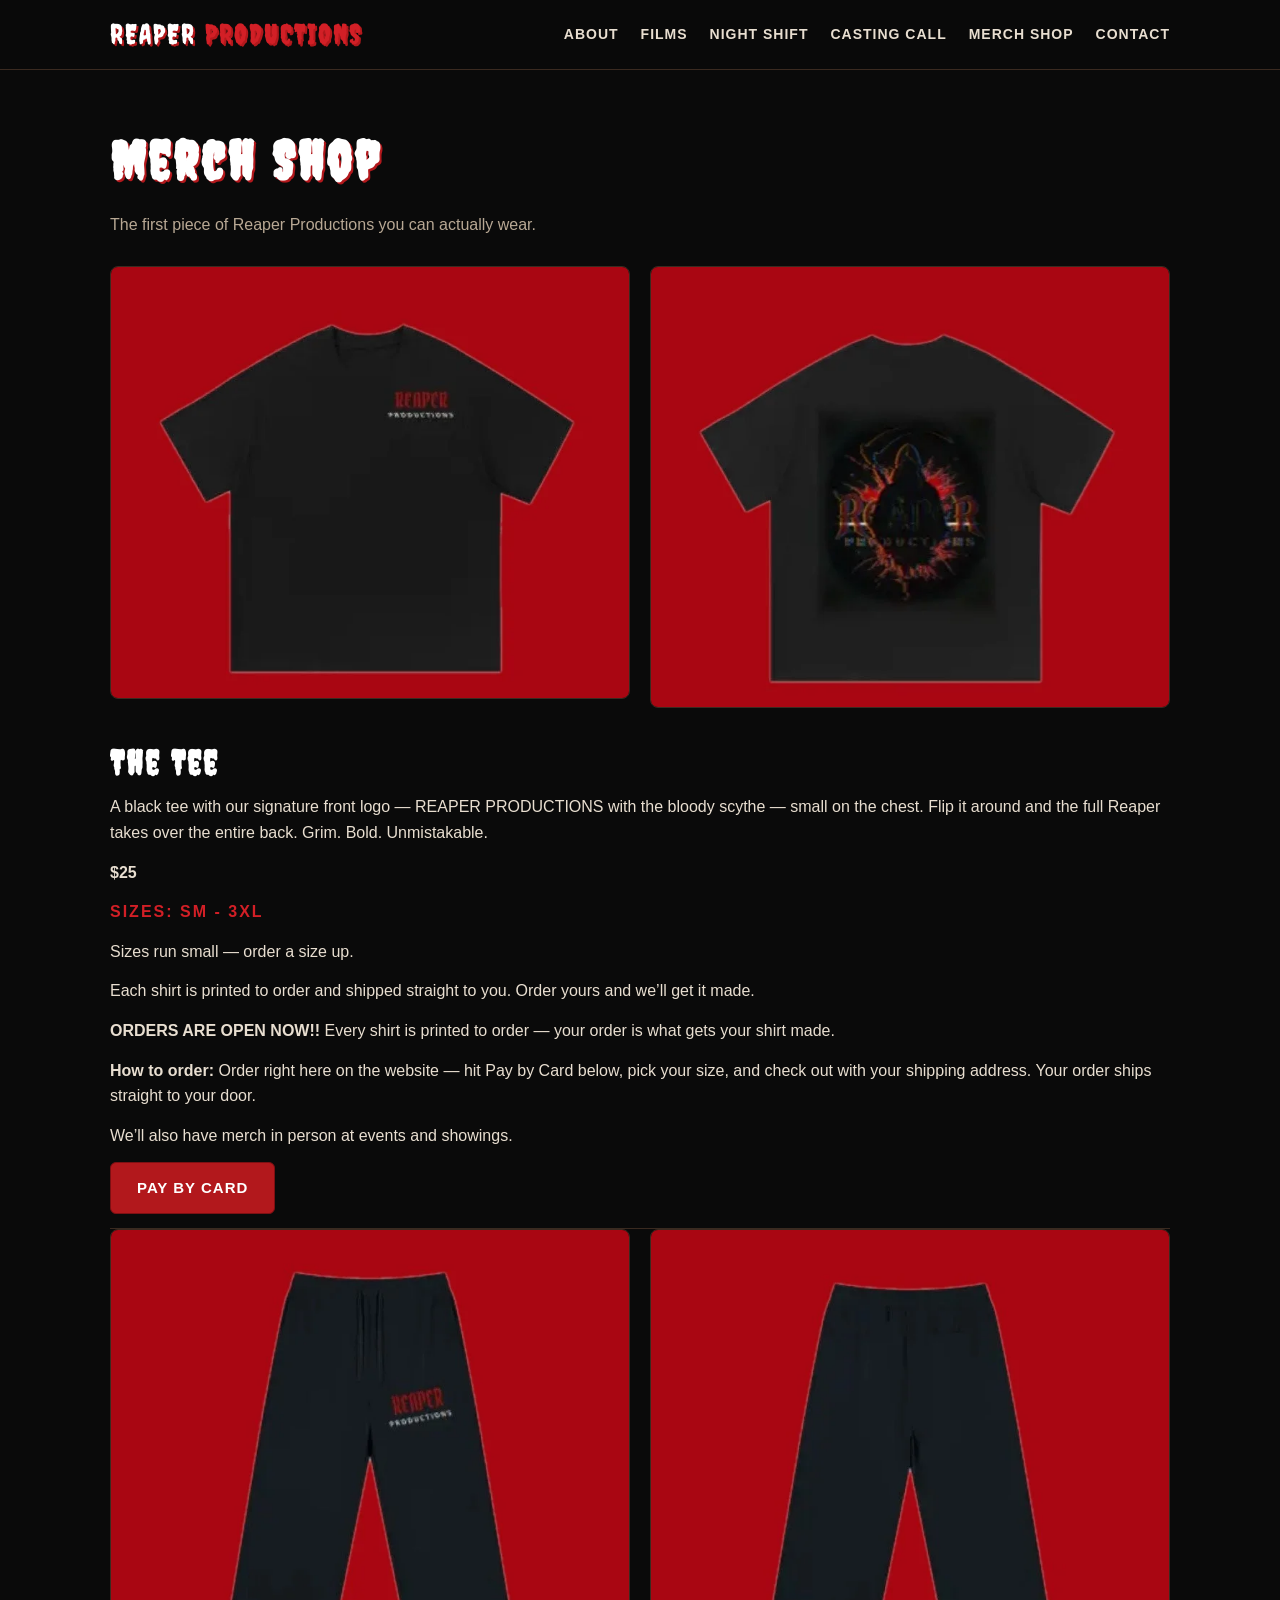
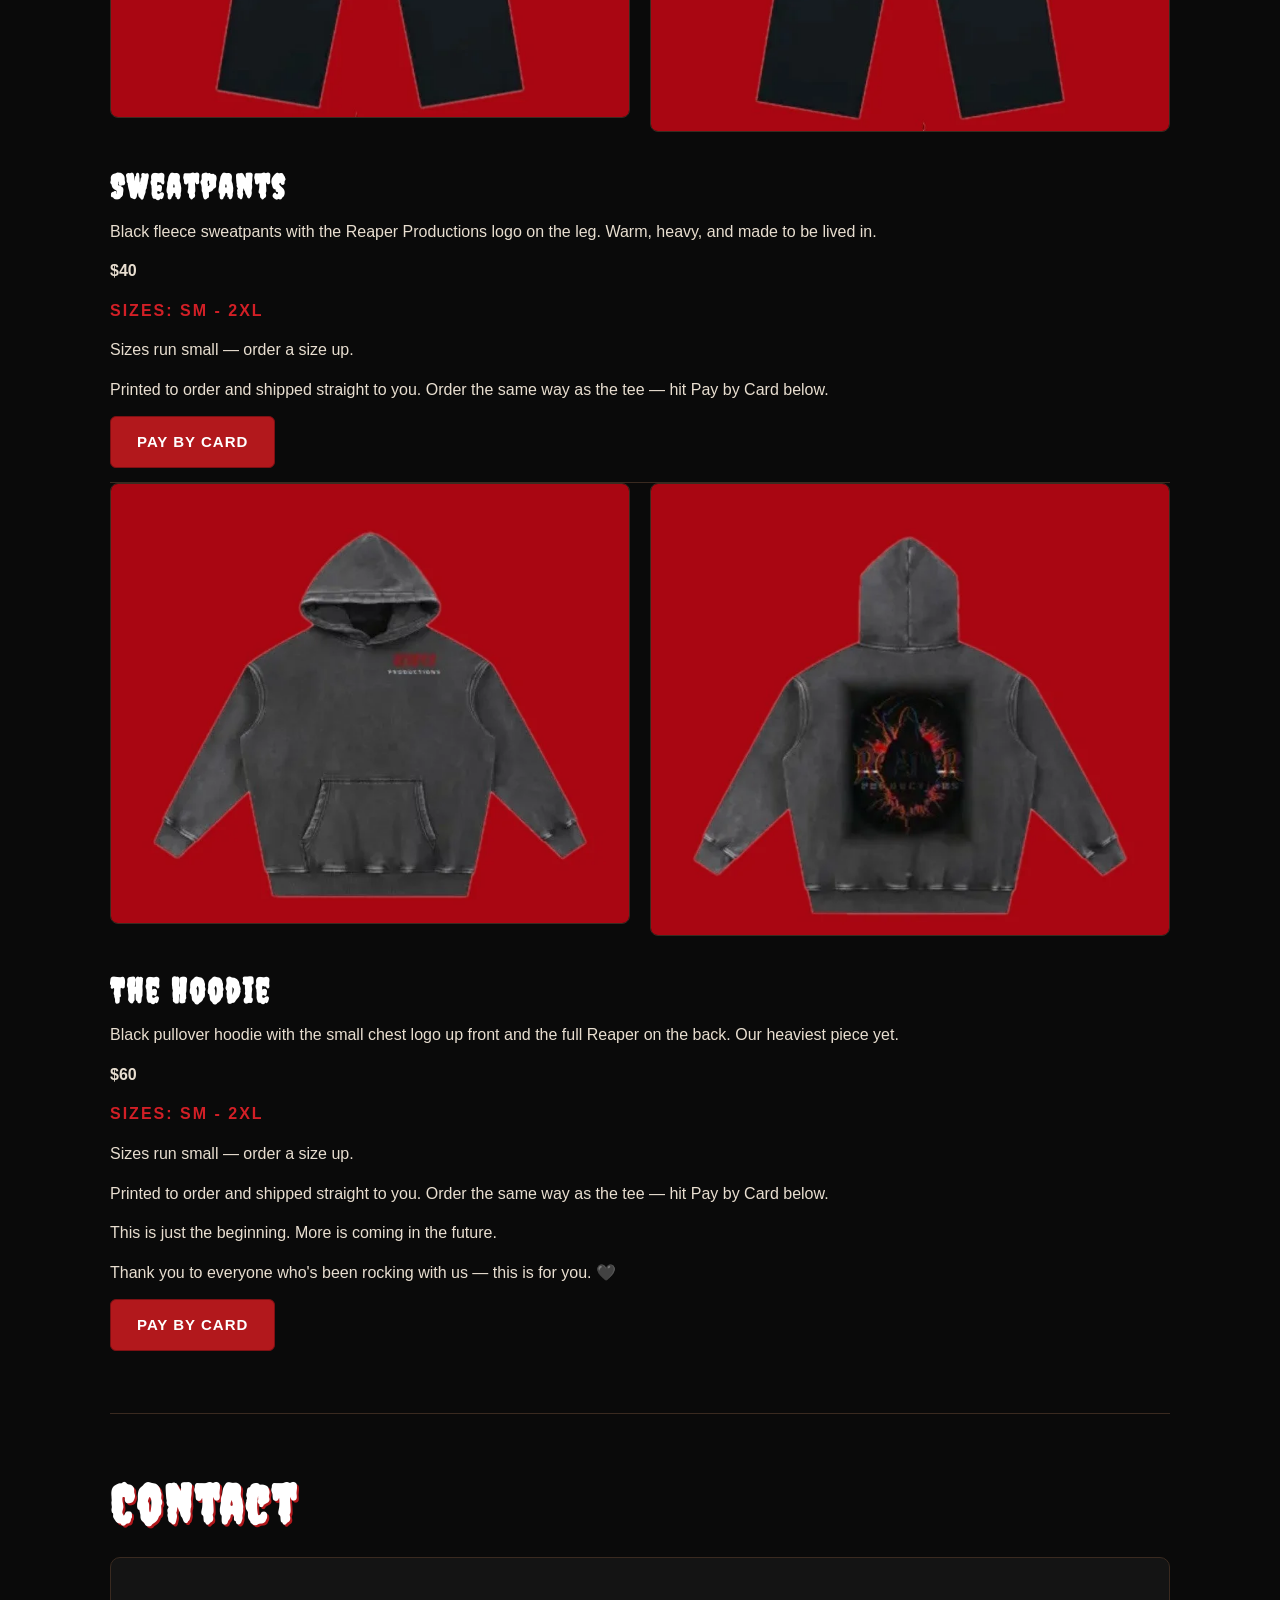
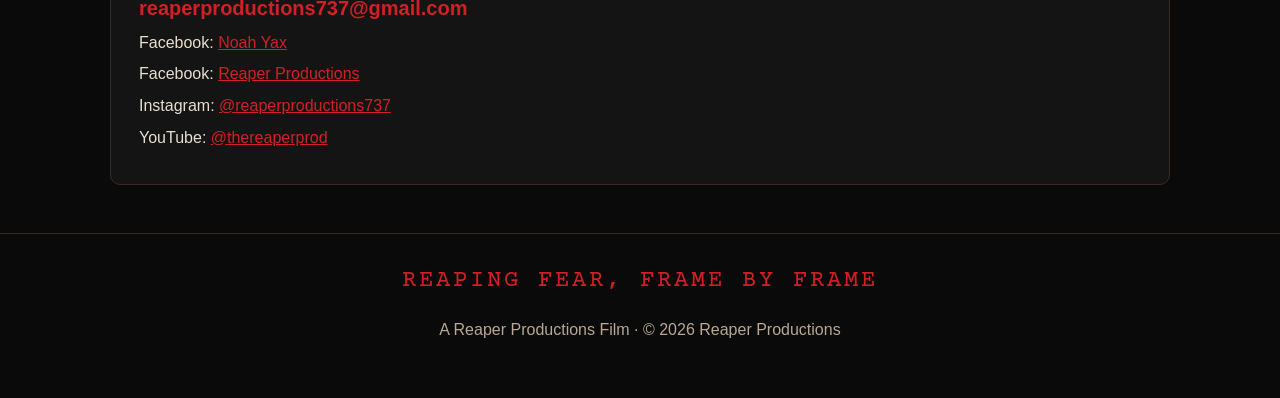
==== merch/index.html @ daa2aa38 "Reaper Productions official site" ====
<!DOCTYPE html>
<html lang="en">
<head>
<meta charset="UTF-8">
<meta name="viewport" content="width=device-width, initial-scale=1.0">
<title>Merch Shop — Reaper Productions</title>
<meta name="description" content="Reaper Productions Merch Shop — the tee ($25), sweatpants ($40), and hoodie ($60). Printed to order, shipped straight to you. Pay by card, Cash App, or cash.">
<link rel="preconnect" href="https://fonts.googleapis.com">
<link rel="preconnect" href="https://fonts.gstatic.com" crossorigin>
<link href="https://fonts.googleapis.com/css2?family=Creepster&family=Courier+Prime:wght@400;700&display=swap" rel="stylesheet">
<link rel="stylesheet" href="../styles.css">
</head>
<body>

<header class="nav">
  <div class="nav-inner">
    <a class="nav-brand" href="../index.html">REAPER <span>PRODUCTIONS</span></a>
    <nav class="nav-links">
      <a href="../index.html#about">About</a>
      <a href="../index.html#films">Films</a>
      <a href="../index.html#night-shift">Night Shift</a>
      <a href="../casting.html">Casting Call</a>
      <a href="../merch.html">Merch Shop</a>
      <a href="../index.html#contact">Contact</a>
    </nav>
  </div>
</header>

<div class="wrap">

  <section>
    <h2>Merch Shop</h2>
    <p class="sub">The first piece of Reaper Productions you can actually wear.</p>

    <div class="merch">
      <img src="../assets/tee-front.webp" alt="Reaper Productions tee — front, small REAPER PRODUCTIONS logo with bloody scythe on the chest">
      <img src="../assets/tee-back.webp" alt="Reaper Productions tee — back, full reaper image">
    </div>

    <div class="merch-info" style="margin-top: 28px;">
      <h3 style="font-family: 'Creepster', cursive; font-size: 34px; letter-spacing: 2px; margin: 0 0 4px; color: #fff;">The Tee</h3>
      <p>A black tee with our signature front logo — REAPER PRODUCTIONS with the bloody scythe — small on the chest. Flip it around and the full Reaper takes over the entire back. Grim. Bold. Unmistakable.</p>
      <p><strong>$25</strong></p>
      <p class="sizes">SIZES: SM - 3XL</p>
      <p>Sizes run small — order a size up.</p>
      <p>Each shirt is printed to order and shipped straight to you. Order yours and we&rsquo;ll get it made.</p>
      <p><strong>ORDERS ARE OPEN NOW!!</strong> Every shirt is printed to order — your order is what gets your shirt made.</p>
      <p><strong>How to order:</strong> Order right here on the website — hit Pay by Card below, pick your size, and check out with your shipping address. Your order ships straight to your door.</p>
      <p>We&rsquo;ll also have merch in person at events and showings.</p>
      <p>
        <a class="btn" href="https://buy.stripe.com/9B6bJ2aTVe6H3AsfBV3oA00" target="_blank" rel="noopener">Pay by Card</a>
      </p>
    </div>

    <hr class="rule">

    <div class="merch">
      <img src="../assets/sweats-front.webp" alt="Reaper Productions sweatpants — front, Reaper Productions logo on the leg">
      <img src="../assets/sweats-back.webp" alt="Reaper Productions sweatpants — back, plain">
    </div>

    <div class="merch-info" style="margin-top: 28px;">
      <h3 style="font-family: 'Creepster', cursive; font-size: 34px; letter-spacing: 2px; margin: 0 0 4px; color: #fff;">Sweatpants</h3>
      <p>Black fleece sweatpants with the Reaper Productions logo on the leg. Warm, heavy, and made to be lived in.</p>
      <p><strong>$40</strong></p>
      <p class="sizes">SIZES: SM - 2XL</p>
      <p>Sizes run small — order a size up.</p>
      <p>Printed to order and shipped straight to you. Order the same way as the tee — hit Pay by Card below.</p>
      <p>
        <a class="btn" href="https://buy.stripe.com/14AaEY9PRaUv2wofBV3oA01" target="_blank" rel="noopener">Pay by Card</a>
      </p>
    </div>

    <hr class="rule">

    <div class="merch">
      <img src="../assets/hoodie-front.webp" alt="Reaper Productions hoodie — front, small REAPER PRODUCTIONS logo with bloody scythe on the chest">
      <img src="../assets/hoodie-back.webp" alt="Reaper Productions hoodie — back, full reaper image">
    </div>

    <div class="merch-info" style="margin-top: 28px;">
      <h3 style="font-family: 'Creepster', cursive; font-size: 34px; letter-spacing: 2px; margin: 0 0 4px; color: #fff;">The Hoodie</h3>
      <p>Black pullover hoodie with the small chest logo up front and the full Reaper on the back. Our heaviest piece yet.</p>
      <p><strong>$60</strong></p>
      <p class="sizes">SIZES: SM - 2XL</p>
      <p>Sizes run small — order a size up.</p>
      <p>Printed to order and shipped straight to you. Order the same way as the tee — hit Pay by Card below.</p>
      <p>This is just the beginning. More is coming in the future.</p>
      <p>Thank you to everyone who's been rocking with us — this is for you. 🖤</p>
      <p>
        <a class="btn" href="https://buy.stripe.com/3cIdRae671jVfjablF3oA02" target="_blank" rel="noopener">Pay by Card</a>
      </p>
    </div>
  </section>

  <hr class="rule">

  <section id="contact">
    <h2>Contact</h2>
    <div class="contact-box">
      <p class="big"><a href="mailto:reaperproductions737@gmail.com">reaperproductions737@gmail.com</a></p>
      <p>Facebook: <a href="https://www.facebook.com/share/1Hkmwfw4qW/" target="_blank" rel="noopener">Noah Yax</a></p>
      <p>Facebook: <a href="https://www.facebook.com/share/19RkB7pCwU/" target="_blank" rel="noopener">Reaper Productions</a></p>
      <p>Instagram: <a href="https://www.instagram.com/reaperproductions737" target="_blank" rel="noopener">@reaperproductions737</a></p>
      <p>YouTube: <a href="https://youtube.com/@thereaperprod" target="_blank" rel="noopener">@thereaperprod</a></p>
    </div>
  </section>

</div>

<footer>
  <p class="slogan">Reaping Fear, Frame by Frame</p>
  <p>A Reaper Productions Film &middot; &copy; 2026 Reaper Productions</p>
</footer>

</body>
</html>
---- styles.css ----
/* Reaper Productions — static site styles. Dark horror theme. */
:root {
  --bg: #0a0a0a;
  --bg2: #141414;
  --panel: #1a1512;
  --ink: #e8ded0;
  --muted: #b8a894;
  --red: #b2181c;
  --red-bright: #d21f26;
  --paper: #e9dcbd;
  --paper-ink: #2b1d0e;
  --line: #3a2a20;
}

* { box-sizing: border-box; }

body {
  margin: 0;
  background: var(--bg);
  color: var(--ink);
  font-family: "Helvetica Neue", Arial, sans-serif;
  line-height: 1.6;
}

a { color: var(--red-bright); }
a:hover { color: #ff3b41; }

/* blood drips hanging from the top edge */
.drips {
  display: flex;
  gap: 0;
  justify-content: space-between;
  height: 30px;
  padding: 0 4%;
  background: var(--bg);
}
.drips i {
  display: block;
  width: 16px;
  height: var(--h, 18px);
  background: var(--red);
  border-radius: 0 0 10px 10px;
}

header.nav {
  position: sticky;
  top: 0;
  z-index: 10;
  background: rgba(10, 10, 10, 0.94);
  border-bottom: 1px solid var(--line);
}
.nav-inner {
  max-width: 1100px;
  margin: 0 auto;
  padding: 12px 20px;
  display: flex;
  align-items: center;
  gap: 28px;
  flex-wrap: wrap;
}
.nav-brand {
  font-family: "Creepster", "Arial Black", cursive;
  font-size: 28px;
  letter-spacing: 2px;
  color: #fff;
  text-decoration: none;
  text-shadow: 2px 2px 0 var(--red);
}
.nav-brand span { color: var(--red-bright); }
.nav-links { display: flex; gap: 22px; flex-wrap: wrap; margin-left: auto; }
.nav-links a {
  color: var(--ink);
  text-decoration: none;
  font-weight: bold;
  letter-spacing: 1px;
  font-size: 14px;
  text-transform: uppercase;
}
.nav-links a:hover { color: var(--red-bright); }

.wrap { max-width: 1100px; margin: 0 auto; padding: 0 20px; }

/* hero */
.hero { text-align: center; padding: 48px 20px 40px; }
.hero img.logo {
  max-width: 520px;
  width: 90%;
  height: auto;
  mix-blend-mode: screen;
  filter: drop-shadow(0 0 24px rgba(178, 24, 28, 0.45));
}
.hero h1 {
  font-family: "Creepster", "Arial Black", cursive;
  font-size: clamp(48px, 9vw, 96px);
  letter-spacing: 4px;
  margin: 8px 0 0;
  line-height: 1;
  color: #fff;
  text-shadow: 3px 3px 0 var(--red), 0 0 32px rgba(210, 31, 38, 0.55);
}
.slogan {
  font-family: "Courier Prime", "Courier New", monospace;
  font-size: clamp(17px, 3vw, 24px);
  letter-spacing: 3px;
  color: var(--red-bright);
  text-transform: uppercase;
  margin: 18px 0 8px;
}
.hero p.tag {
  color: var(--muted);
  max-width: 640px;
  margin: 0 auto;
  font-size: 17px;
}

section { padding: 48px 0; }
section h2 {
  font-family: "Creepster", "Arial Black", cursive;
  font-size: clamp(34px, 6vw, 54px);
  letter-spacing: 3px;
  color: #fff;
  margin: 0 0 8px;
  text-shadow: 2px 2px 0 var(--red);
}
section h2.red { color: var(--red-bright); text-shadow: 2px 2px 0 #000; }
.sub { color: var(--muted); margin: 0 0 28px; font-size: 16px; }

.rule {
  border: 0;
  border-top: 1px solid var(--line);
  margin: 0;
}

/* film cards */
.film {
  display: grid;
  grid-template-columns: 300px 1fr;
  gap: 32px;
  background: var(--bg2);
  border: 1px solid var(--line);
  border-radius: 10px;
  padding: 28px;
  margin-bottom: 28px;
}
.film img.poster {
  width: 100%;
  height: auto;
  border-radius: 6px;
  border: 1px solid var(--line);
}
.film h3 {
  font-family: "Creepster", cursive;
  font-size: 34px;
  letter-spacing: 2px;
  margin: 0 0 4px;
  color: #fff;
}
.film .meta {
  color: var(--red-bright);
  font-weight: bold;
  letter-spacing: 2px;
  text-transform: uppercase;
  font-size: 13px;
  margin-bottom: 14px;
}
.film p { margin: 0 0 14px; }
.film .note { color: var(--muted); font-style: italic; }
.video { position: relative; padding-bottom: 56.25%; height: 0; margin-top: 18px; }
.video iframe {
  position: absolute; top: 0; left: 0; width: 100%; height: 100%;
  border: 1px solid var(--line); border-radius: 6px;
}

/* delirium banner */
.banner-img {
  width: 100%;
  height: auto;
  border-radius: 8px;
  border: 1px solid var(--line);
  margin-bottom: 24px;
}

.btn {
  display: inline-block;
  background: var(--red);
  color: #fff;
  text-decoration: none;
  font-weight: bold;
  letter-spacing: 1px;
  padding: 13px 26px;
  border-radius: 6px;
  border: 1px solid #7d1013;
  text-transform: uppercase;
  font-size: 15px;
}
.btn:hover { background: var(--red-bright); color: #fff; }
.btn.ghost {
  background: transparent;
  border: 1px solid var(--red-bright);
  color: var(--red-bright);
}
.btn.ghost:hover { background: var(--red); color: #fff; }

/* volunteer banner */
.volunteer {
  border: 2px solid var(--red);
  border-radius: 8px;
  padding: 14px 20px;
  text-align: center;
  font-weight: bold;
  letter-spacing: 1px;
  color: var(--red-bright);
  text-transform: uppercase;
  margin: 0 0 28px;
  background: rgba(178, 24, 28, 0.08);
}

/* case-file panel (Night Shift) */
.casefile {
  background: var(--paper);
  color: var(--paper-ink);
  border-radius: 8px;
  padding: 32px;
  font-family: "Courier Prime", "Courier New", monospace;
}
.casefile h3 {
  font-family: "Courier Prime", monospace;
  font-size: 30px;
  letter-spacing: 2px;
  margin: 0 0 4px;
  text-transform: uppercase;
}
.casefile .file-no { color: var(--red); font-weight: bold; letter-spacing: 2px; }
.casefile p { margin: 0 0 14px; }
.casefile .stamp {
  display: inline-block;
  border: 3px double var(--red);
  color: var(--red);
  font-weight: bold;
  padding: 6px 16px;
  transform: rotate(-2deg);
  letter-spacing: 2px;
  text-transform: uppercase;
  margin: 8px 0 16px;
}

/* counts strip */
.counts {
  display: flex;
  gap: 16px;
  flex-wrap: wrap;
  margin: 0 0 28px;
}
.count {
  flex: 1;
  min-width: 140px;
  background: var(--bg2);
  border: 1px solid var(--line);
  border-radius: 8px;
  padding: 16px;
  text-align: center;
}
.count b { display: block; font-size: 34px; color: var(--red-bright); line-height: 1; }
.count span { font-size: 13px; letter-spacing: 2px; text-transform: uppercase; color: var(--muted); }

/* character cards */
.cards {
  display: grid;
  grid-template-columns: repeat(auto-fill, minmax(300px, 1fr));
  gap: 20px;
}
.card {
  background: var(--paper);
  color: var(--paper-ink);
  border-radius: 8px;
  padding: 22px;
  font-family: "Courier Prime", "Courier New", monospace;
  position: relative;
}
.card h3 { margin: 0 0 2px; font-size: 22px; letter-spacing: 1px; text-transform: uppercase; }
.card .age { color: var(--red); font-weight: bold; font-size: 14px; letter-spacing: 1px; }
.card p { margin: 12px 0 16px; font-size: 15px; }
.card .tag {
  display: inline-block;
  font-size: 12px;
  font-weight: bold;
  letter-spacing: 2px;
  text-transform: uppercase;
  border: 1px solid var(--paper-ink);
  border-radius: 4px;
  padding: 3px 8px;
}
.card.claimed .tag { border-color: var(--red); color: var(--red); }
.card .stamp-claimed {
  position: absolute;
  top: 14px;
  right: 14px;
  border: 3px double var(--red);
  color: var(--red);
  font-weight: bold;
  padding: 2px 10px;
  transform: rotate(8deg);
  letter-spacing: 2px;
  font-size: 14px;
}

/* merch */
.merch { display: grid; grid-template-columns: 1fr 1fr; gap: 20px; }
.merch img {
  width: 100%;
  height: auto;
  border-radius: 8px;
  border: 1px solid var(--line);
}
.merch-info p { margin: 0 0 14px; }
.sizes {
  font-weight: bold;
  letter-spacing: 2px;
  color: var(--red-bright);
}

/* contact */
.contact-box {
  background: var(--bg2);
  border: 1px solid var(--line);
  border-radius: 10px;
  padding: 28px;
}
.contact-box p { margin: 6px 0; }
.contact-box .big { font-size: 20px; font-weight: bold; }
.contact-box .big a { color: var(--red-bright); text-decoration: none; }

footer {
  border-top: 1px solid var(--line);
  padding: 28px 20px 40px;
  text-align: center;
  color: var(--muted);
}
footer .slogan { margin: 0 0 6px; }

@media (max-width: 760px) {
  .film { grid-template-columns: 1fr; }
  .film img.poster { max-width: 340px; }
  .merch { grid-template-columns: 1fr; }
  .casefile { padding: 22px; }
}
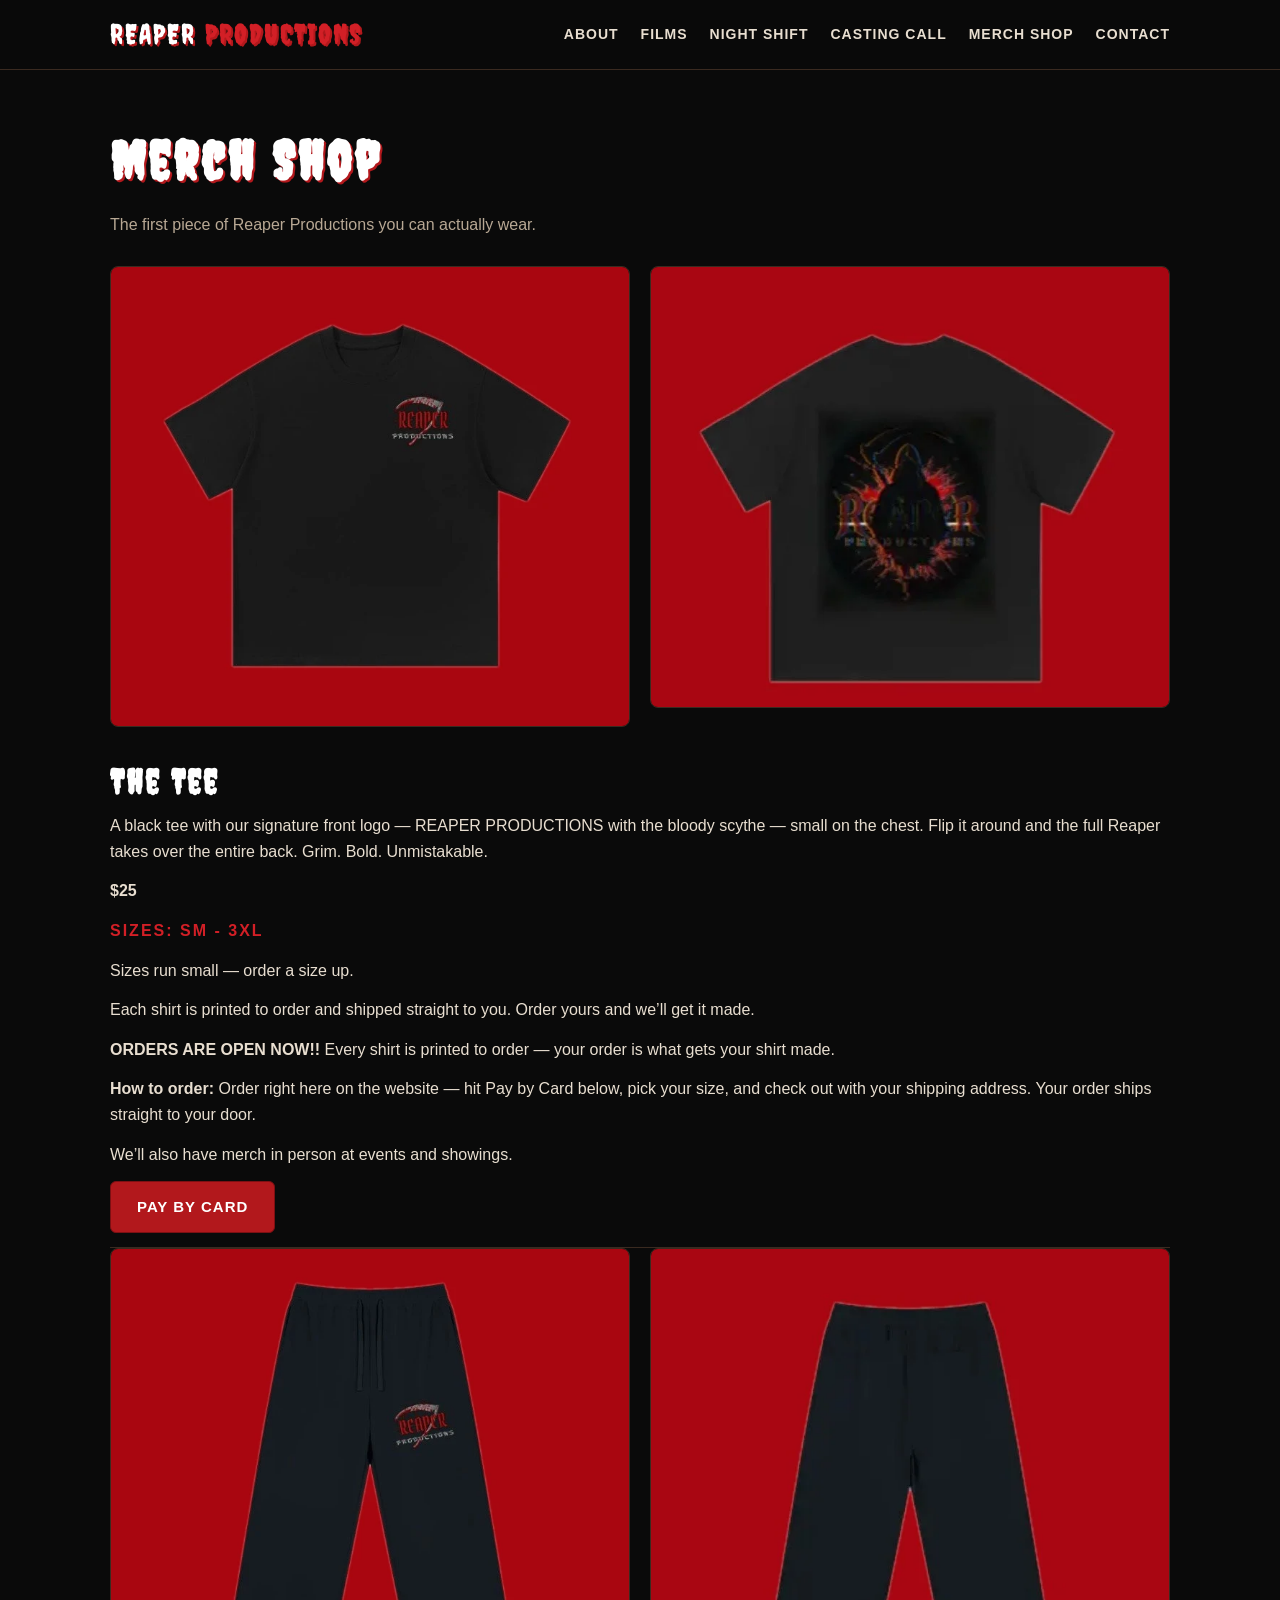
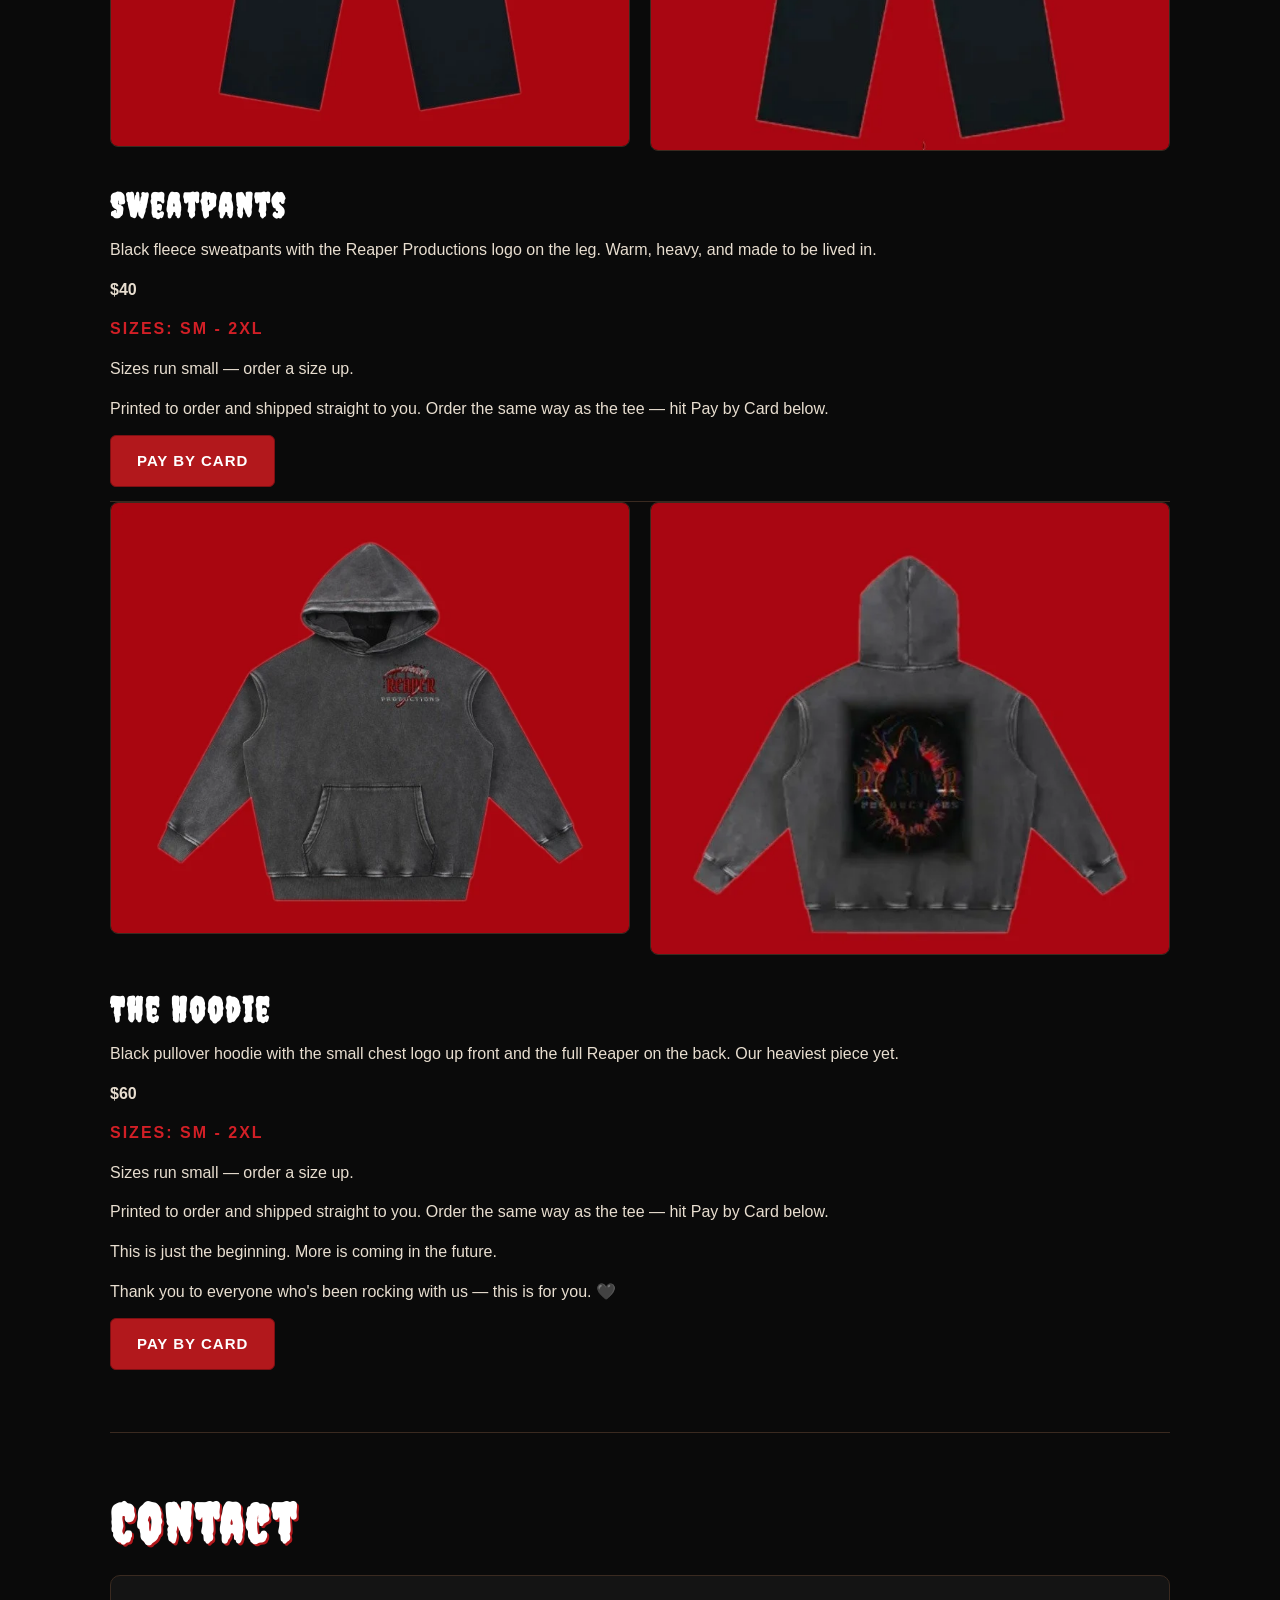
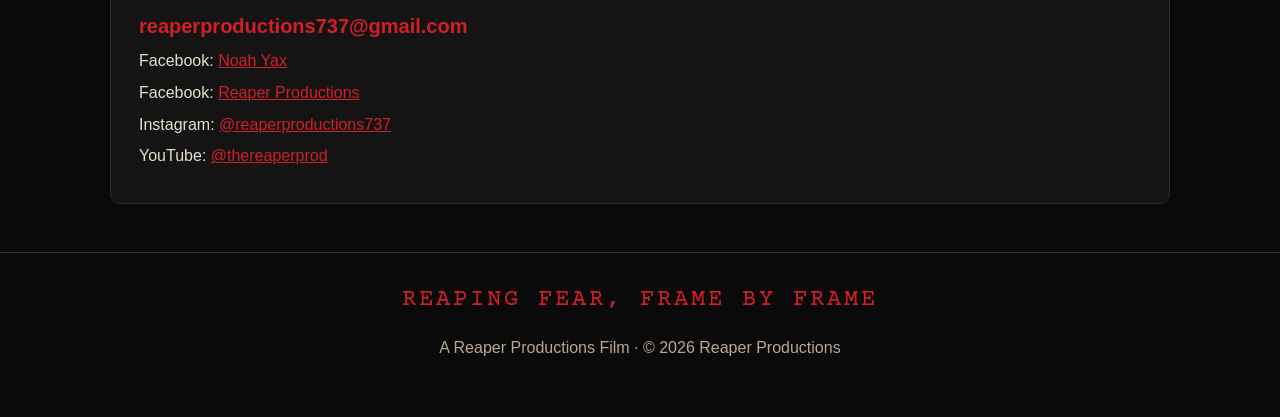
==== commit 8374fa77: "Merch photos: front mockups now show the bloody scythe logo (fresh TapStitch screenshots, red backgr" ====
--- a/merch/index.html
+++ b/merch/index.html
@@ -33,7 +33,7 @@
     <p class="sub">The first piece of Reaper Productions you can actually wear.</p>
 
     <div class="merch">
-      <img src="../assets/tee-front.webp" alt="Reaper Productions tee — front, small REAPER PRODUCTIONS logo with bloody scythe on the chest">
+      <img src="../assets/tee-front.webp?v=2" alt="Reaper Productions tee — front, small REAPER PRODUCTIONS logo with bloody scythe on the chest">
       <img src="../assets/tee-back.webp" alt="Reaper Productions tee — back, full reaper image">
     </div>
 
@@ -55,7 +55,7 @@
     <hr class="rule">
 
     <div class="merch">
-      <img src="../assets/sweats-front.webp" alt="Reaper Productions sweatpants — front, Reaper Productions logo on the leg">
+      <img src="../assets/sweats-front.webp?v=2" alt="Reaper Productions sweatpants — front, Reaper Productions logo on the leg">
       <img src="../assets/sweats-back.webp" alt="Reaper Productions sweatpants — back, plain">
     </div>
 
@@ -74,7 +74,7 @@
     <hr class="rule">
 
     <div class="merch">
-      <img src="../assets/hoodie-front.webp" alt="Reaper Productions hoodie — front, small REAPER PRODUCTIONS logo with bloody scythe on the chest">
+      <img src="../assets/hoodie-front.webp?v=2" alt="Reaper Productions hoodie — front, small REAPER PRODUCTIONS logo with bloody scythe on the chest">
       <img src="../assets/hoodie-back.webp" alt="Reaper Productions hoodie — back, full reaper image">
     </div>
 
--- a/styles.css
+++ b/styles.css
@@ -82,7 +82,7 @@
 
 /* hero */
 .hero { text-align: center; padding: 48px 20px 40px; }
-.hero img.logo {
+.hero .logo {
   max-width: 520px;
   width: 90%;
   height: auto;
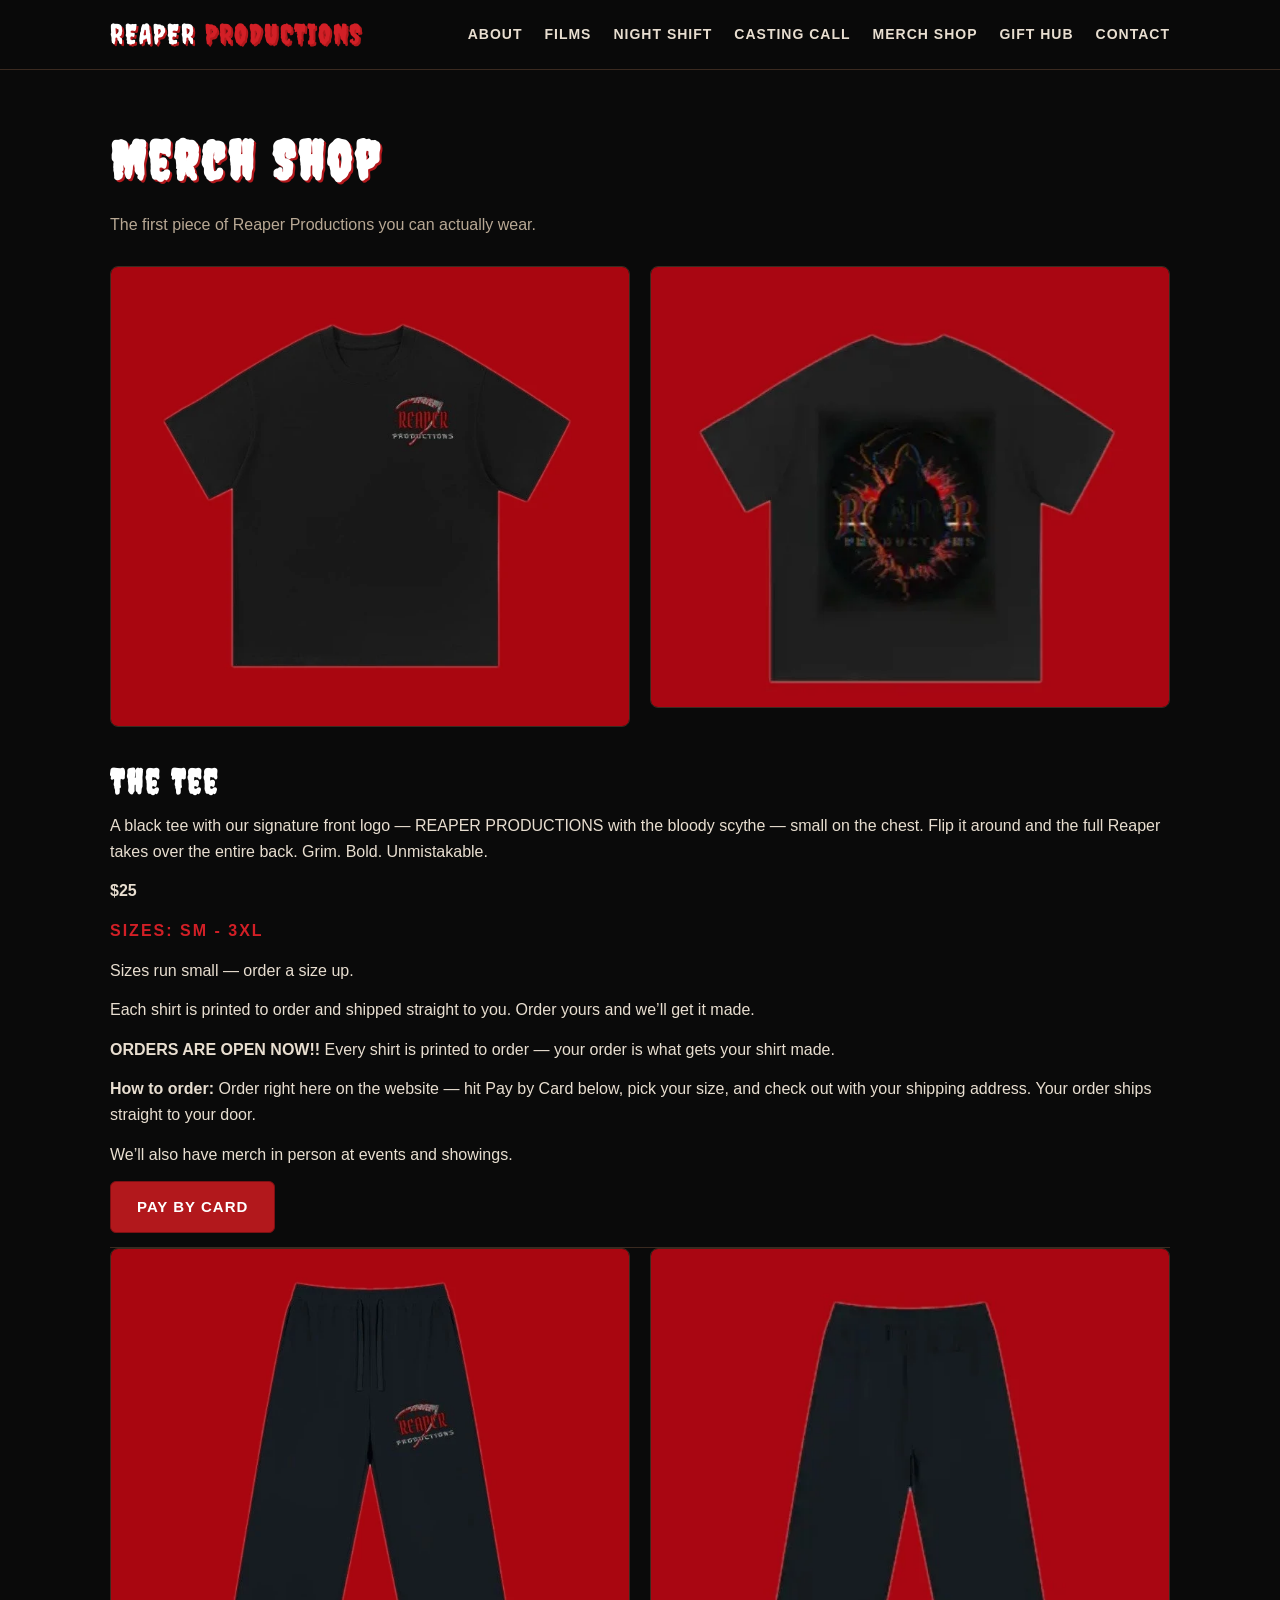
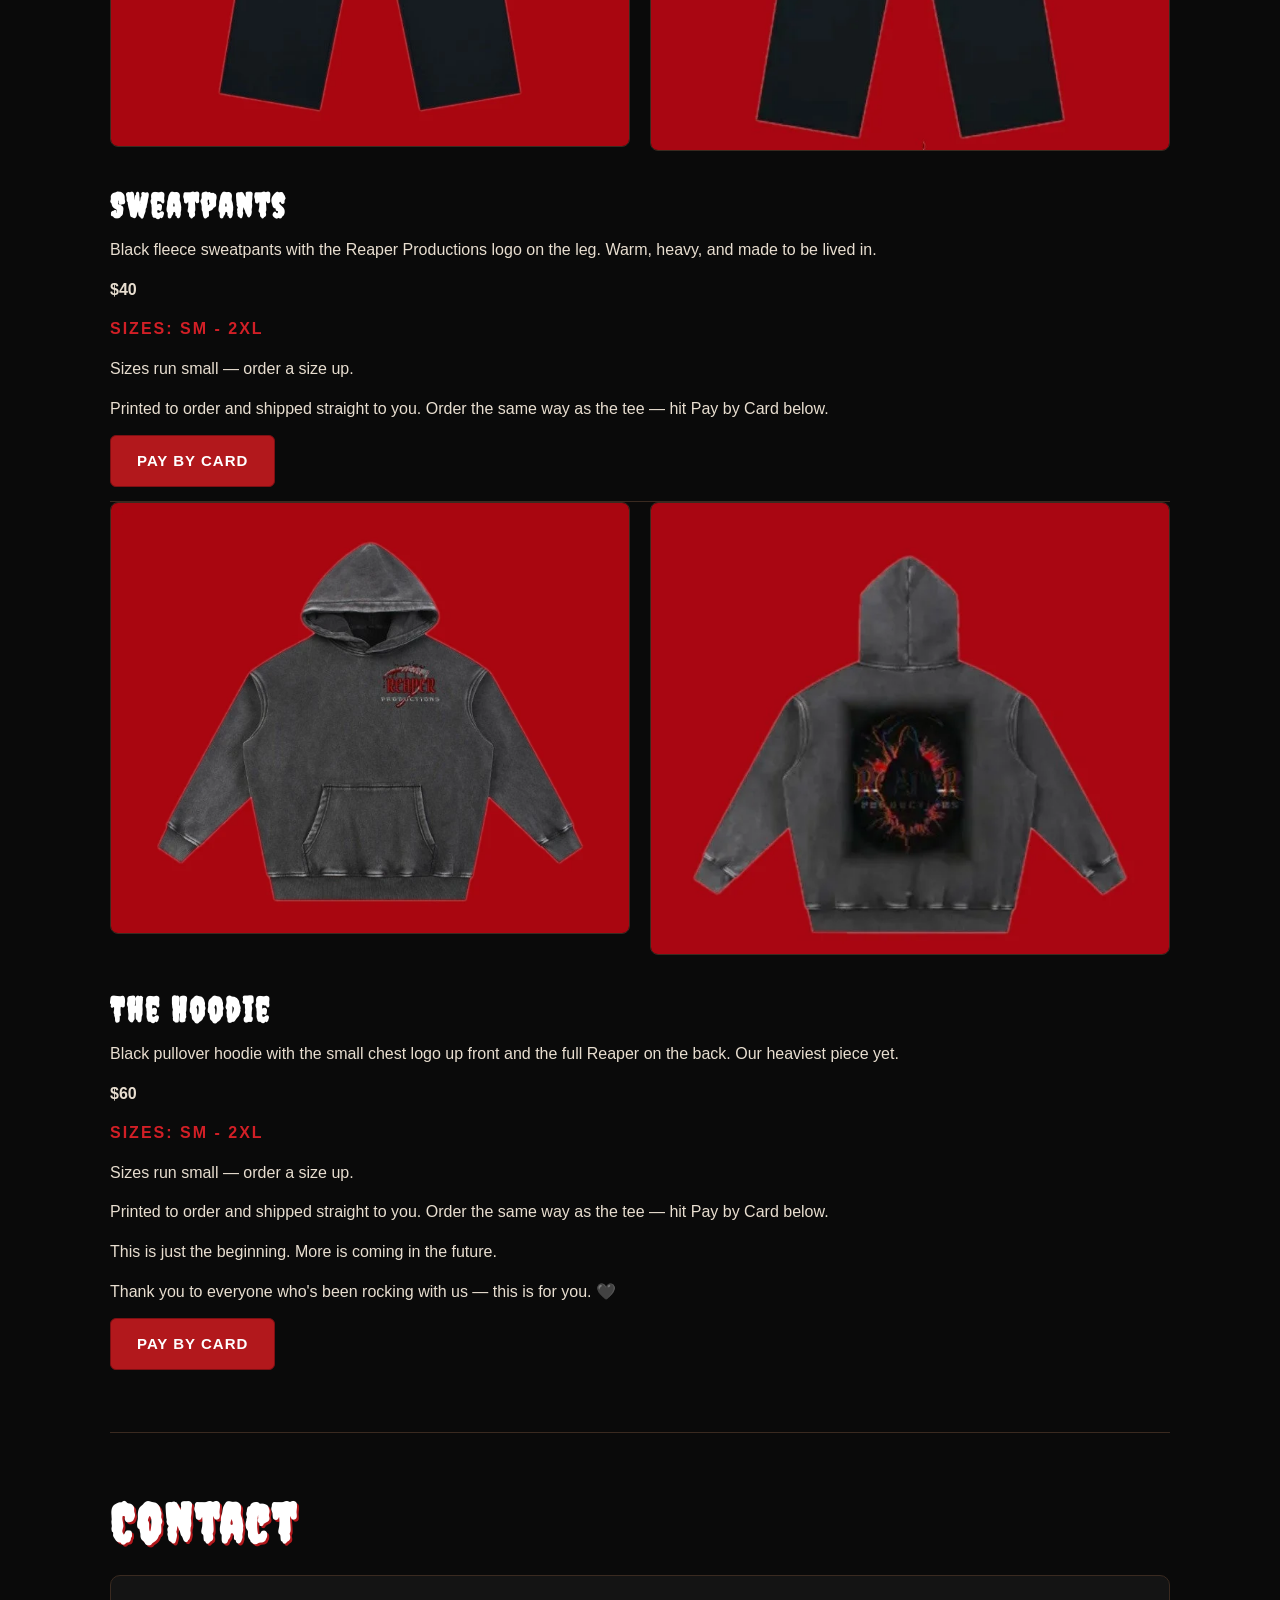
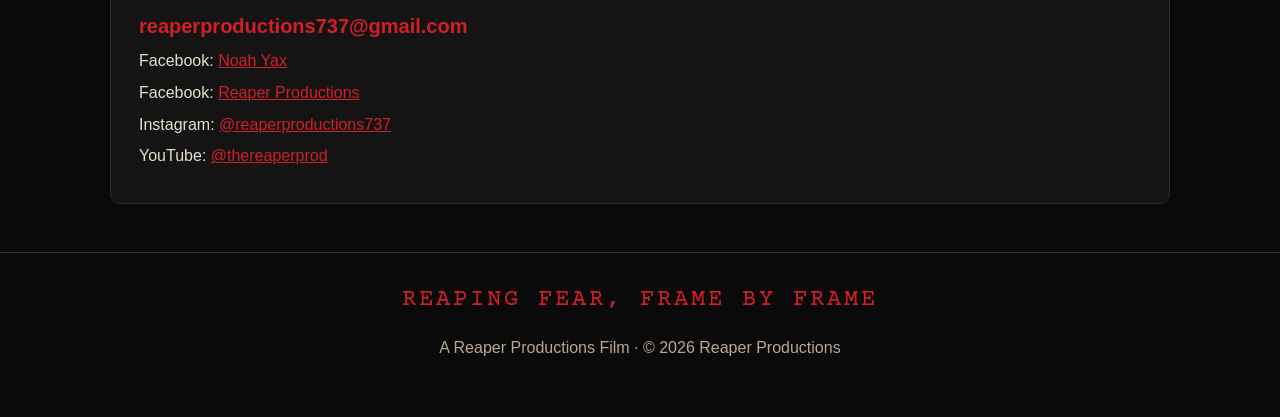
==== commit 9f95d8f6: "Add Night Shift Gift Hub page with buy links (props + build supplies)" ====
--- a/merch/index.html
+++ b/merch/index.html
@@ -8,7 +8,7 @@
 <link rel="preconnect" href="https://fonts.googleapis.com">
 <link rel="preconnect" href="https://fonts.gstatic.com" crossorigin>
 <link href="https://fonts.googleapis.com/css2?family=Creepster&family=Courier+Prime:wght@400;700&display=swap" rel="stylesheet">
-<link rel="stylesheet" href="../styles.css">
+<link rel="stylesheet" href="../styles.css?v=2">
 </head>
 <body>
 
@@ -21,6 +21,7 @@
       <a href="../index.html#night-shift">Night Shift</a>
       <a href="../casting.html">Casting Call</a>
       <a href="../merch.html">Merch Shop</a>
+      <a href="../gifthub.html">Gift Hub</a>
       <a href="../index.html#contact">Contact</a>
     </nav>
   </div>
--- a/styles.css
+++ b/styles.css
@@ -217,10 +217,11 @@
 
 /* case-file panel (Night Shift) */
 .casefile {
-  background: var(--paper);
-  color: var(--paper-ink);
-  border-radius: 8px;
-  padding: 32px;
+  background: var(--bg2);
+  color: var(--ink);
+  border: 2px solid var(--red);
+  border-radius: 10px;
+  padding: 28px;
   font-family: "Courier Prime", "Courier New", monospace;
 }
 .casefile h3 {
@@ -229,6 +230,7 @@
   letter-spacing: 2px;
   margin: 0 0 4px;
   text-transform: uppercase;
+  color: #fff;
 }
 .casefile .file-no { color: var(--red); font-weight: bold; letter-spacing: 2px; }
 .casefile p { margin: 0 0 14px; }
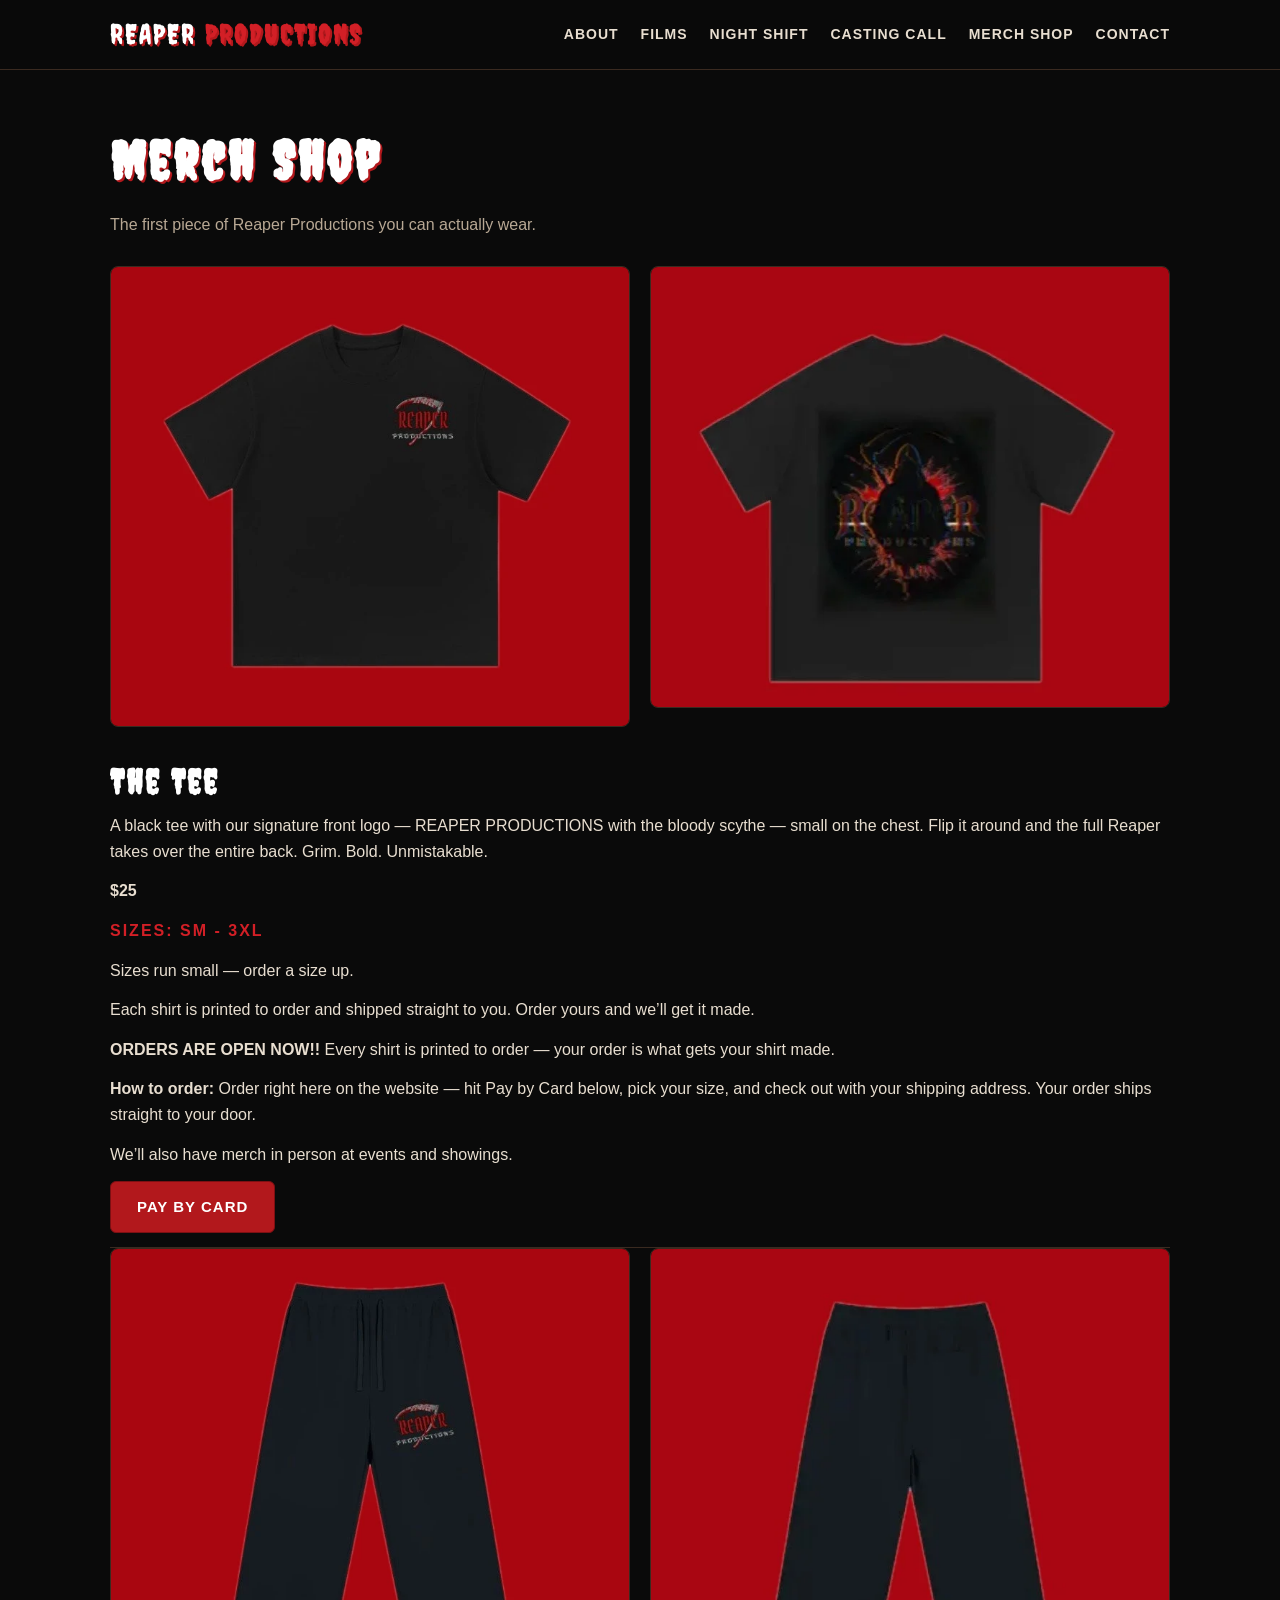
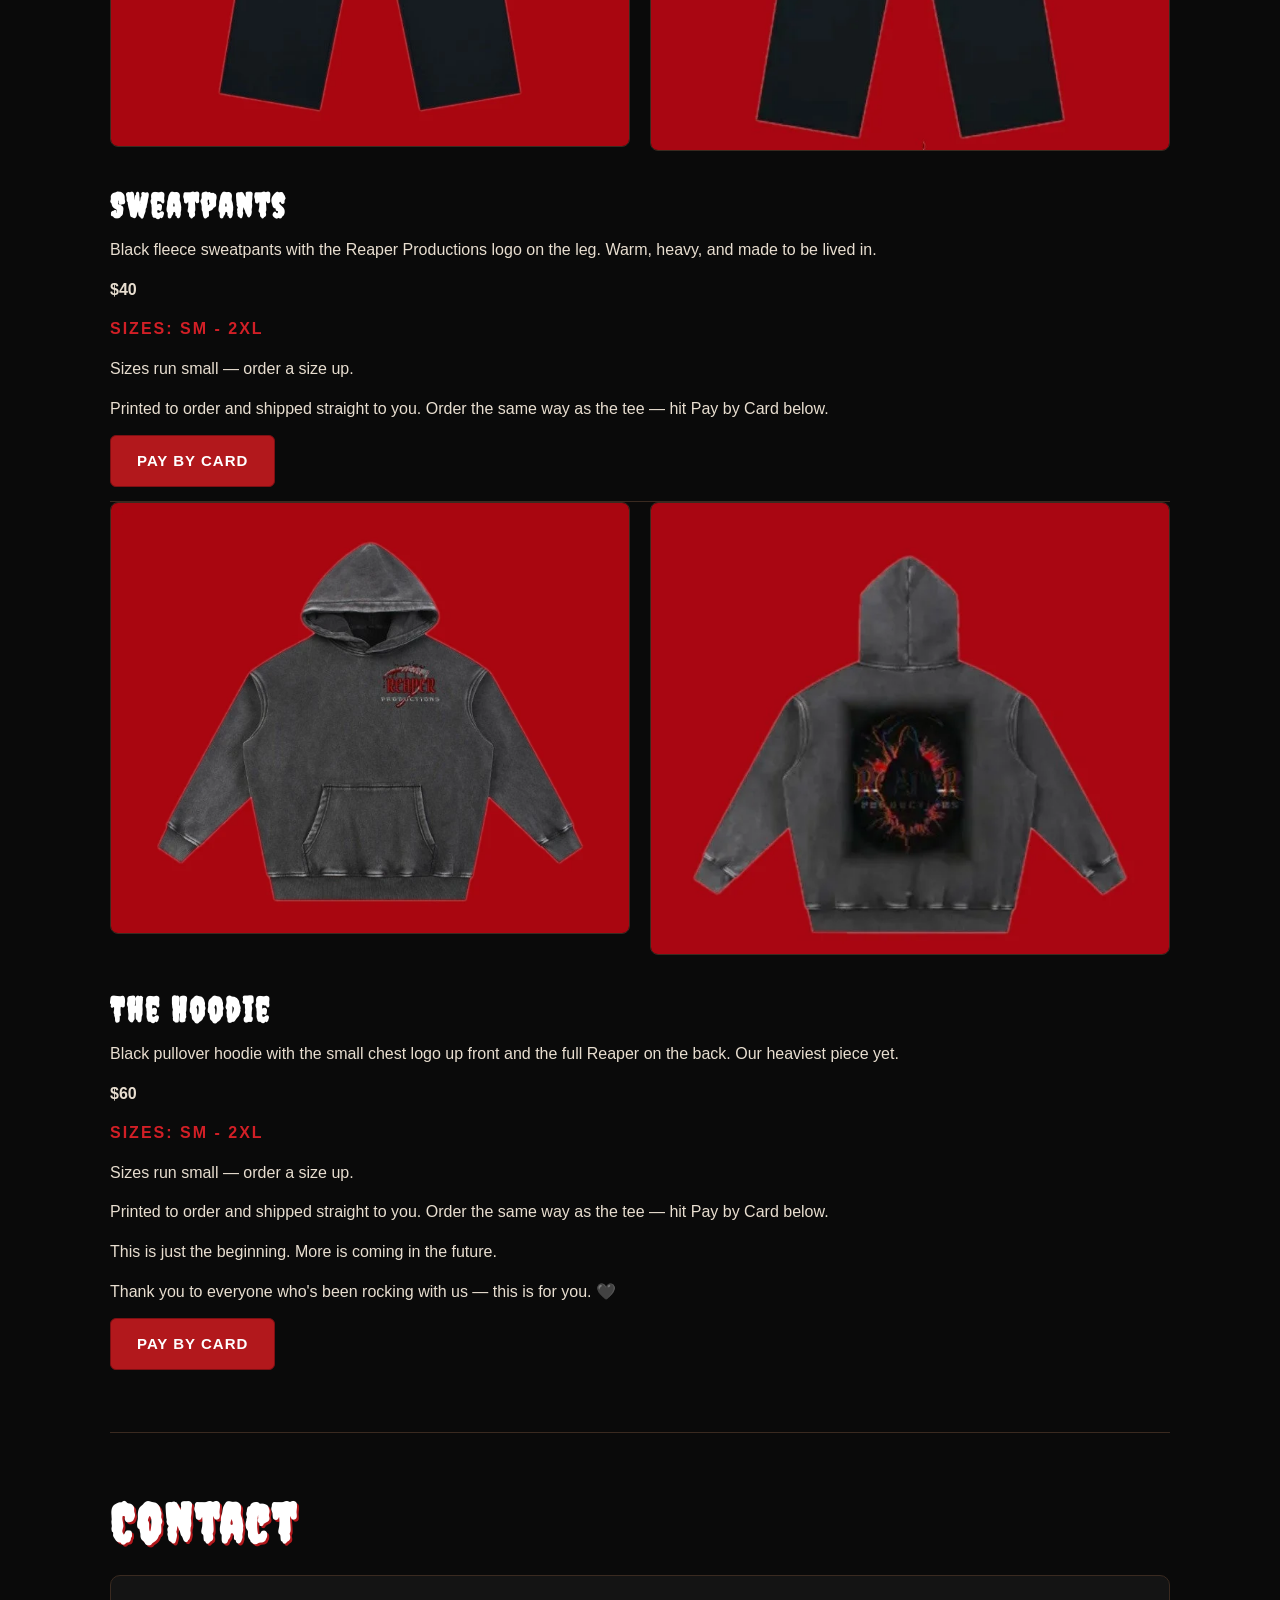
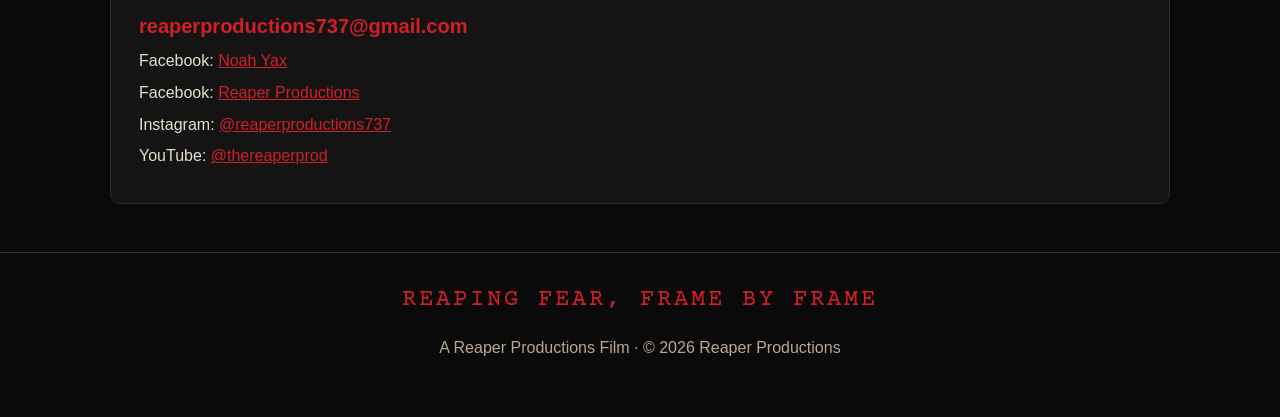
==== commit 4a8ee6eb: "Move Gift Hub items into the Night Shift crowdfunding section; drop separate Gift Hub nav tab" ====
--- a/merch/index.html
+++ b/merch/index.html
@@ -21,7 +21,6 @@
       <a href="../index.html#night-shift">Night Shift</a>
       <a href="../casting.html">Casting Call</a>
       <a href="../merch.html">Merch Shop</a>
-      <a href="../gifthub.html">Gift Hub</a>
       <a href="../index.html#contact">Contact</a>
     </nav>
   </div>
--- a/styles.css
+++ b/styles.css
@@ -346,3 +346,28 @@
   .merch { grid-template-columns: 1fr; }
   .casefile { padding: 22px; }
 }
+
+/* gift hub item lists */
+.hub-item {
+    display: flex;
+    gap: 16px;
+    align-items: baseline;
+    padding: 14px 4px;
+    border-bottom: 1px solid var(--line);
+  }
+  .hub-item:last-child { border-bottom: 0; }
+  .hub-name { flex: 1; }
+  .hub-name b { color: #fff; }
+  .hub-name .note { color: var(--muted); font-size: 14px; display: block; margin-top: 2px; }
+  .hub-price { color: var(--red-bright); font-weight: bold; white-space: nowrap; }
+  .hub-buy { white-space: nowrap; }
+  .hub-section { margin-bottom: 40px; }
+  .hub-section h3 {
+    font-family: "Creepster", cursive;
+    font-size: 30px;
+    letter-spacing: 2px;
+    color: #fff;
+    margin: 0 0 6px;
+  }
+  .hub-section .hub-total { color: var(--red-bright); font-weight: bold; letter-spacing: 1px; }
+  .hub-local { color: var(--muted); font-style: italic; }
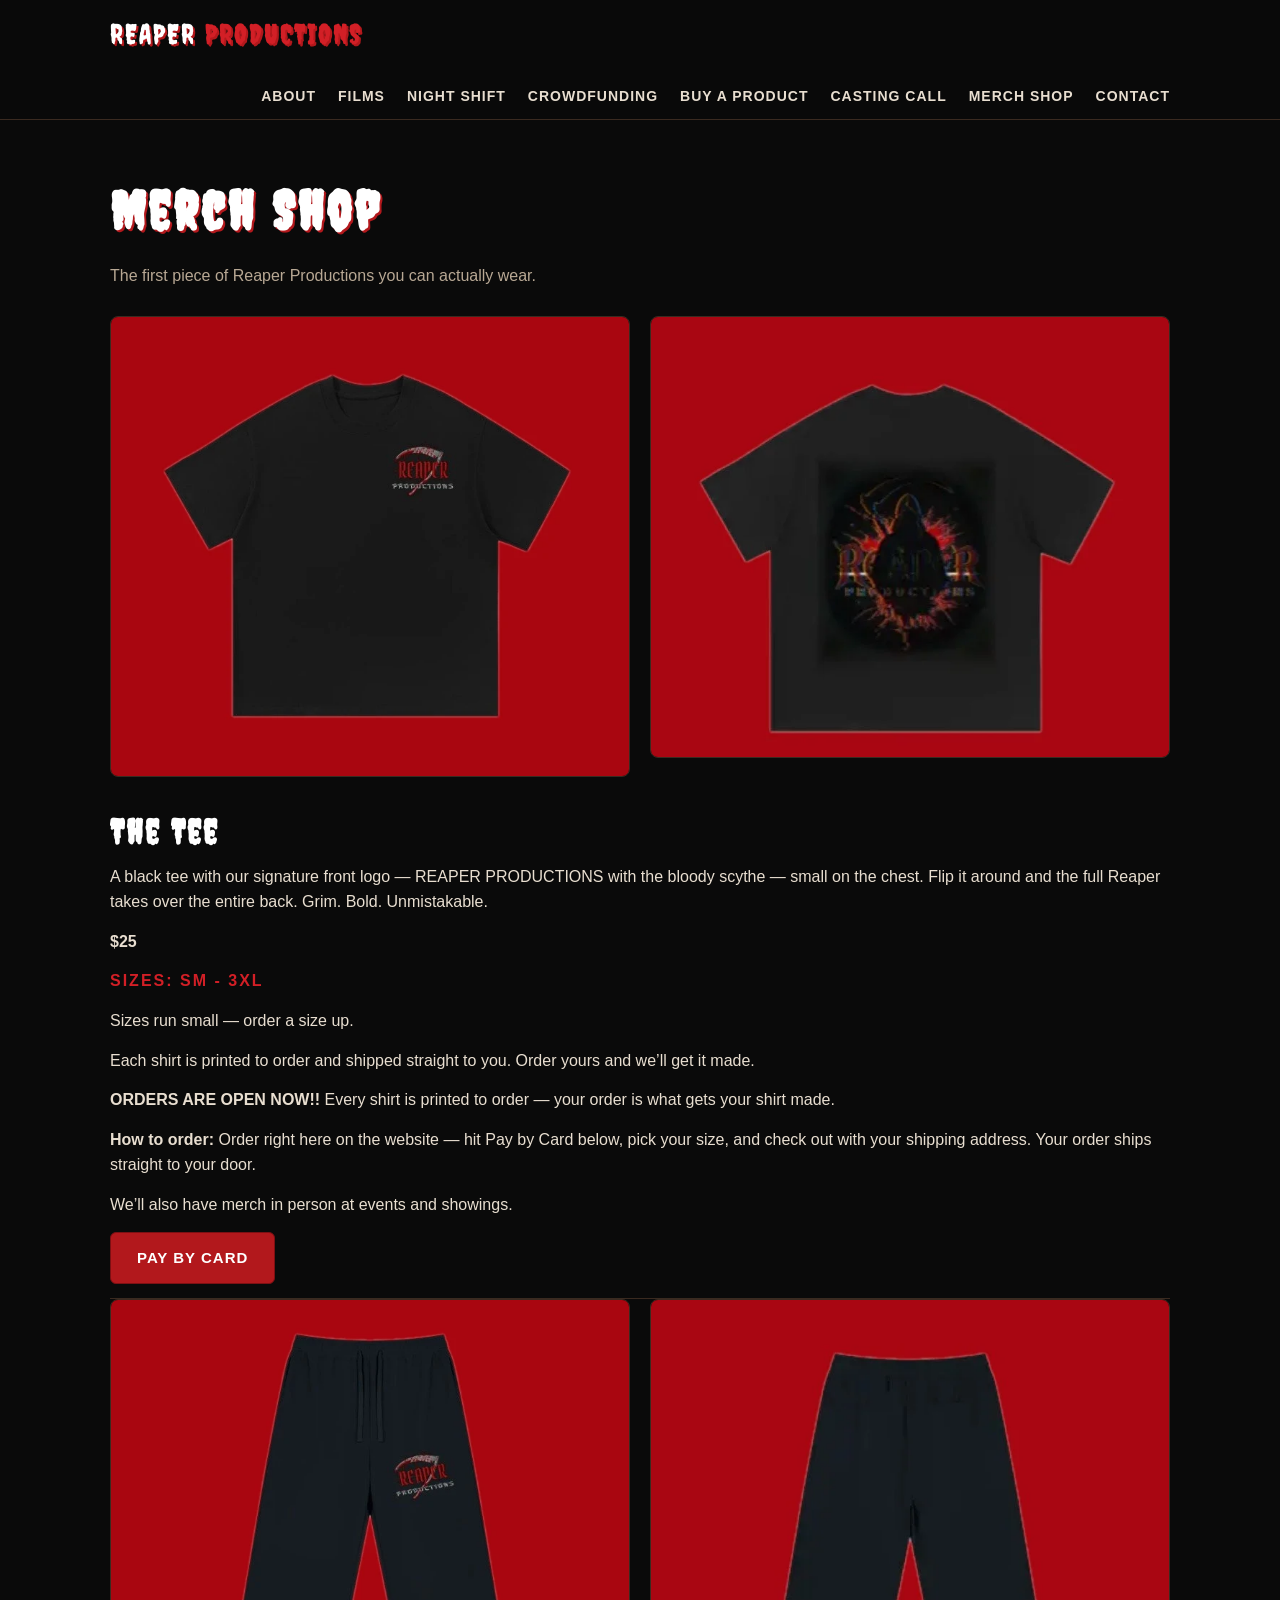
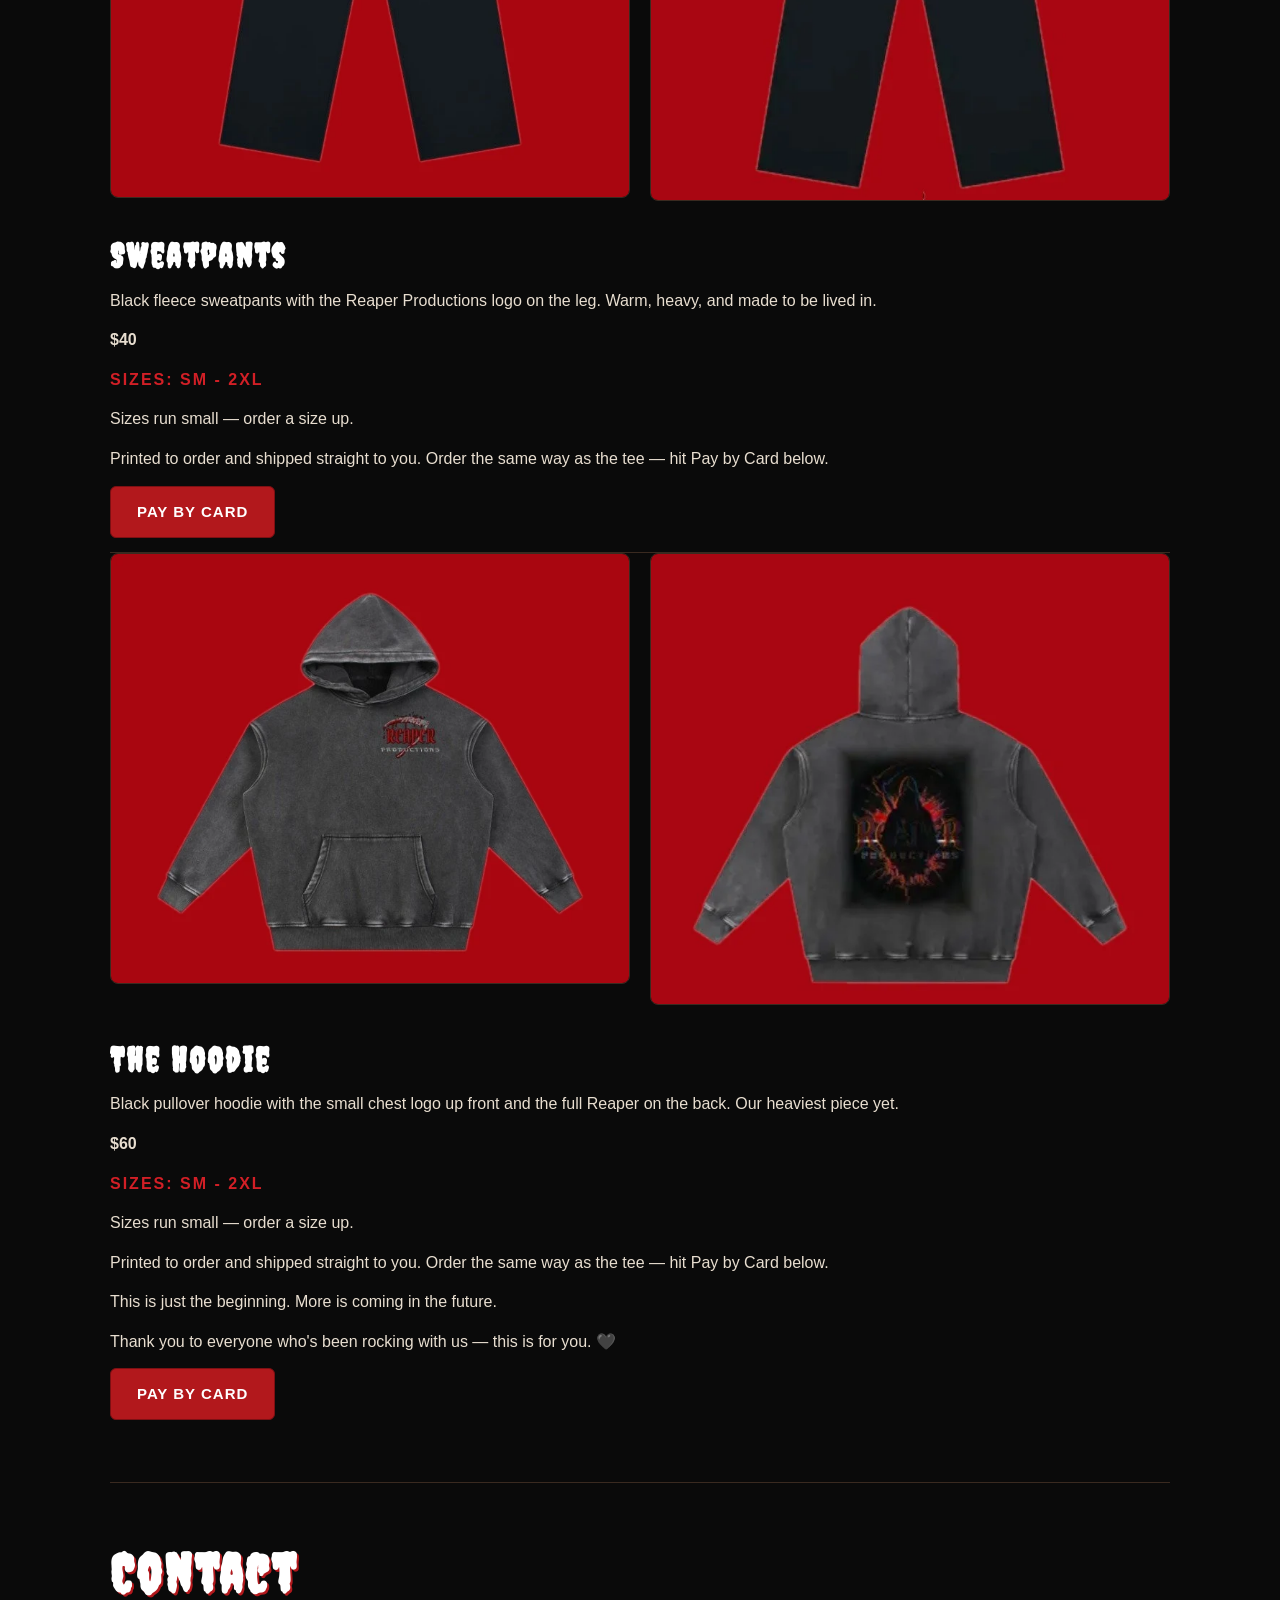
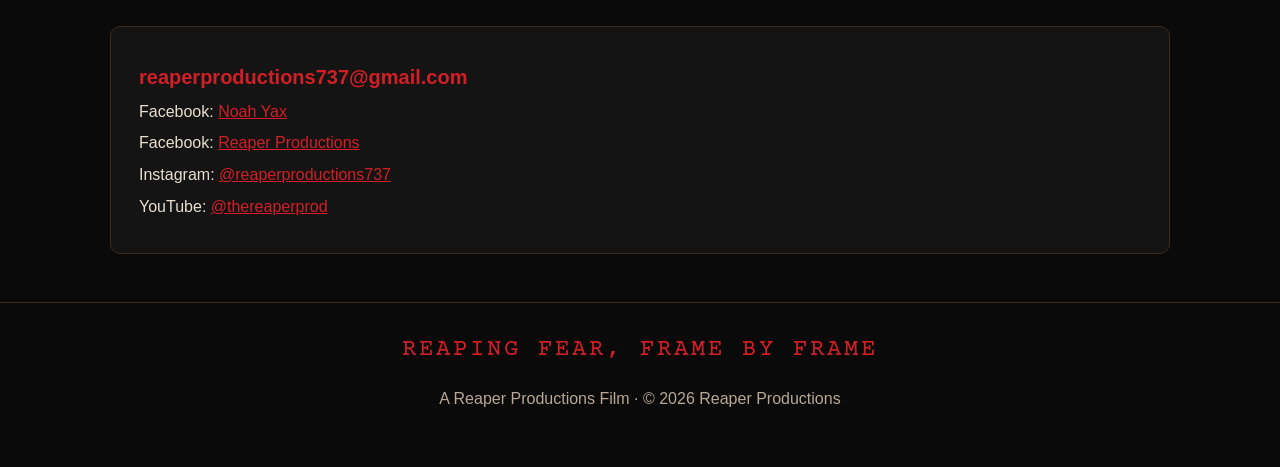
==== commit ff31b0ef: "Crowdfunding and Gift Hub get their own tabs; gift hub tab labeled Buy a product; CSS v3" ====
--- a/merch/index.html
+++ b/merch/index.html
@@ -8,7 +8,7 @@
 <link rel="preconnect" href="https://fonts.googleapis.com">
 <link rel="preconnect" href="https://fonts.gstatic.com" crossorigin>
 <link href="https://fonts.googleapis.com/css2?family=Creepster&family=Courier+Prime:wght@400;700&display=swap" rel="stylesheet">
-<link rel="stylesheet" href="../styles.css?v=2">
+<link rel="stylesheet" href="../styles.css?v=3">
 </head>
 <body>
 
@@ -19,6 +19,8 @@
       <a href="../index.html#about">About</a>
       <a href="../index.html#films">Films</a>
       <a href="../index.html#night-shift">Night Shift</a>
+      <a href="../index.html#crowdfunding">Crowdfunding</a>
+      <a href="../gifthub.html">Buy a product</a>
       <a href="../casting.html">Casting Call</a>
       <a href="../merch.html">Merch Shop</a>
       <a href="../index.html#contact">Contact</a>
